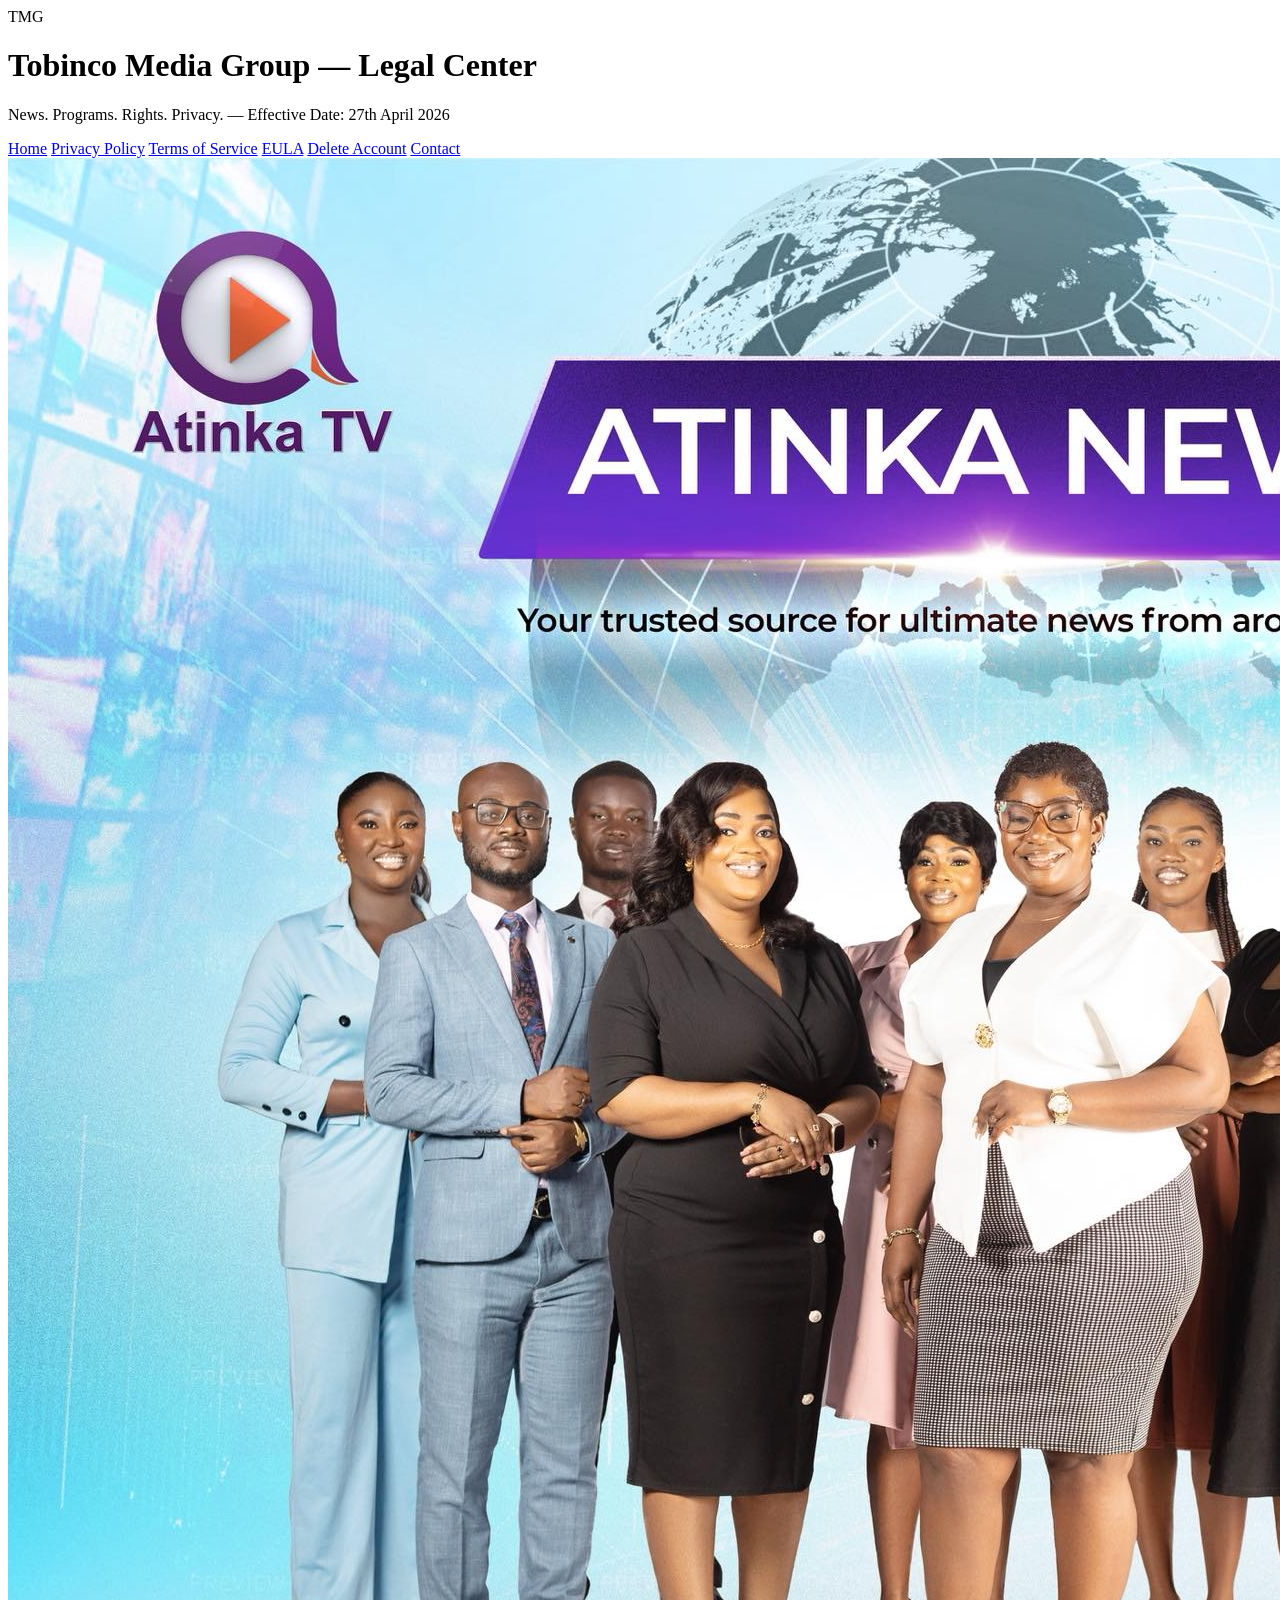
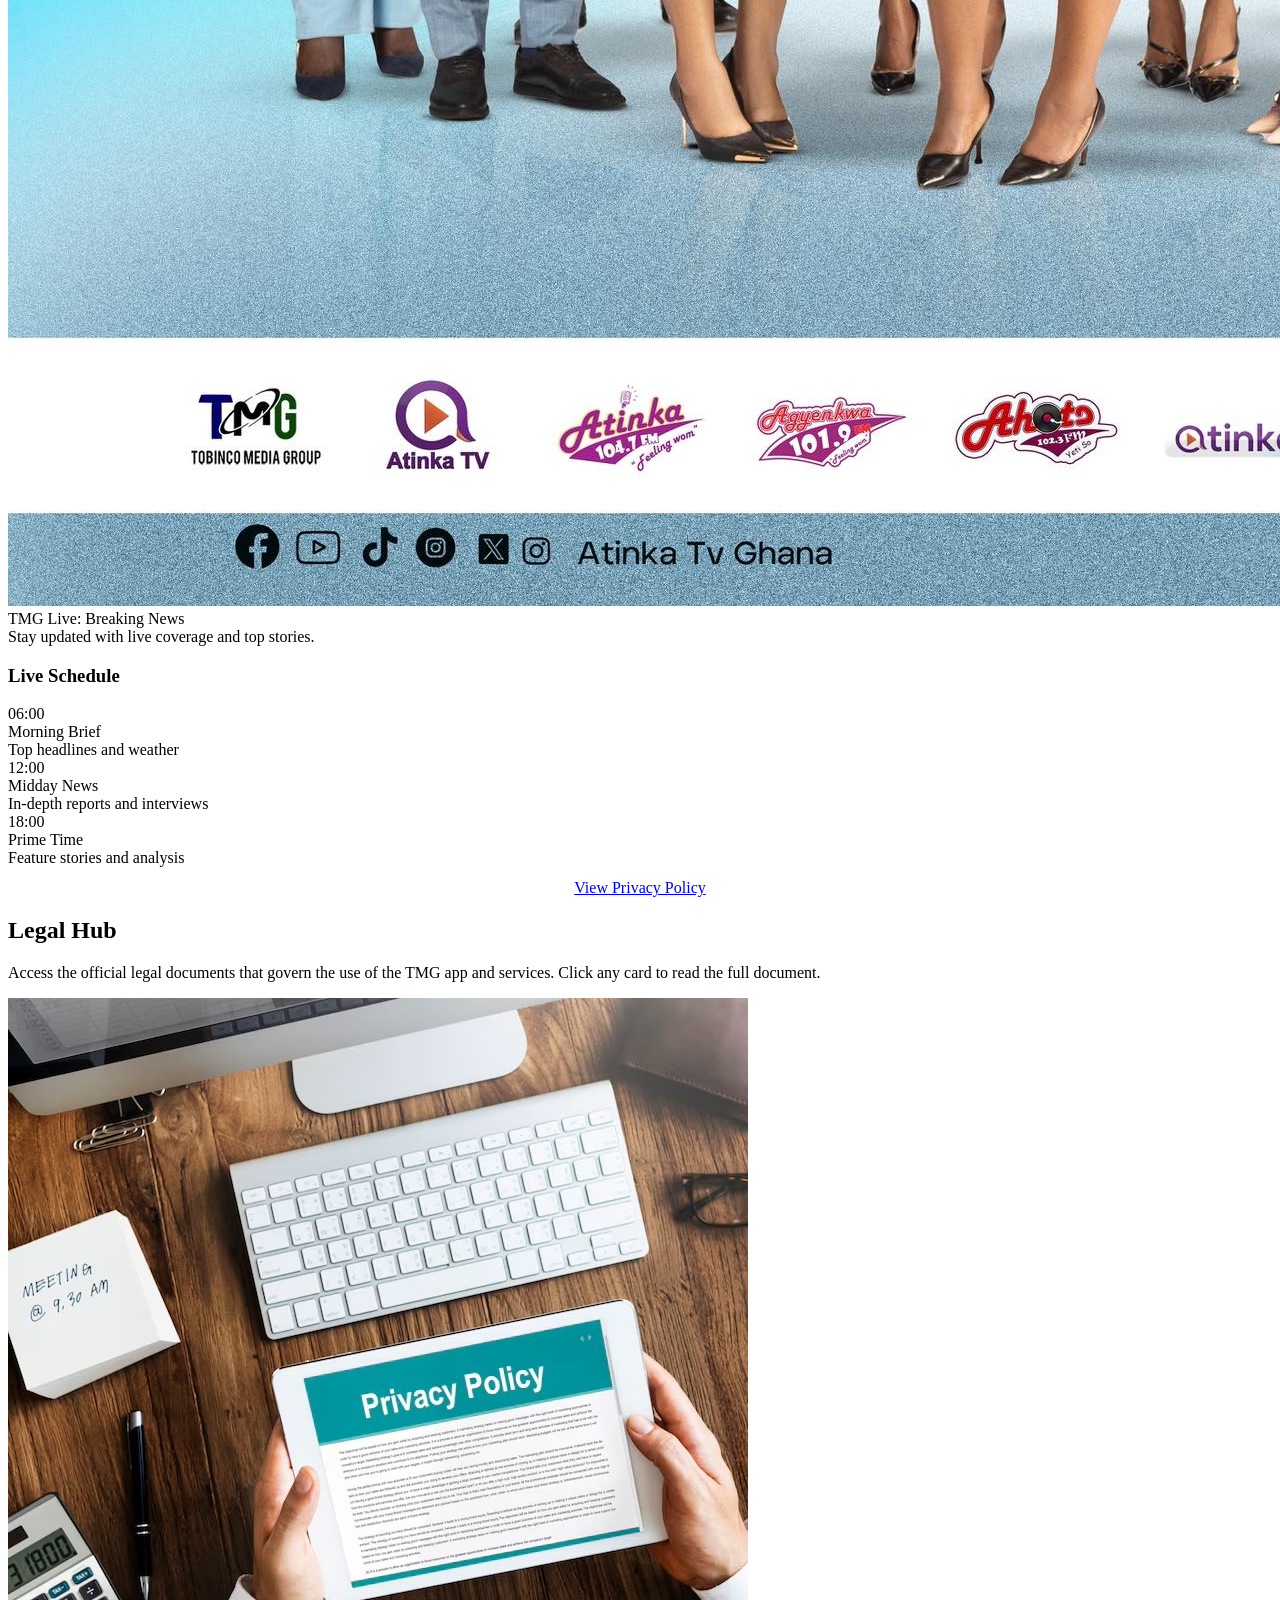
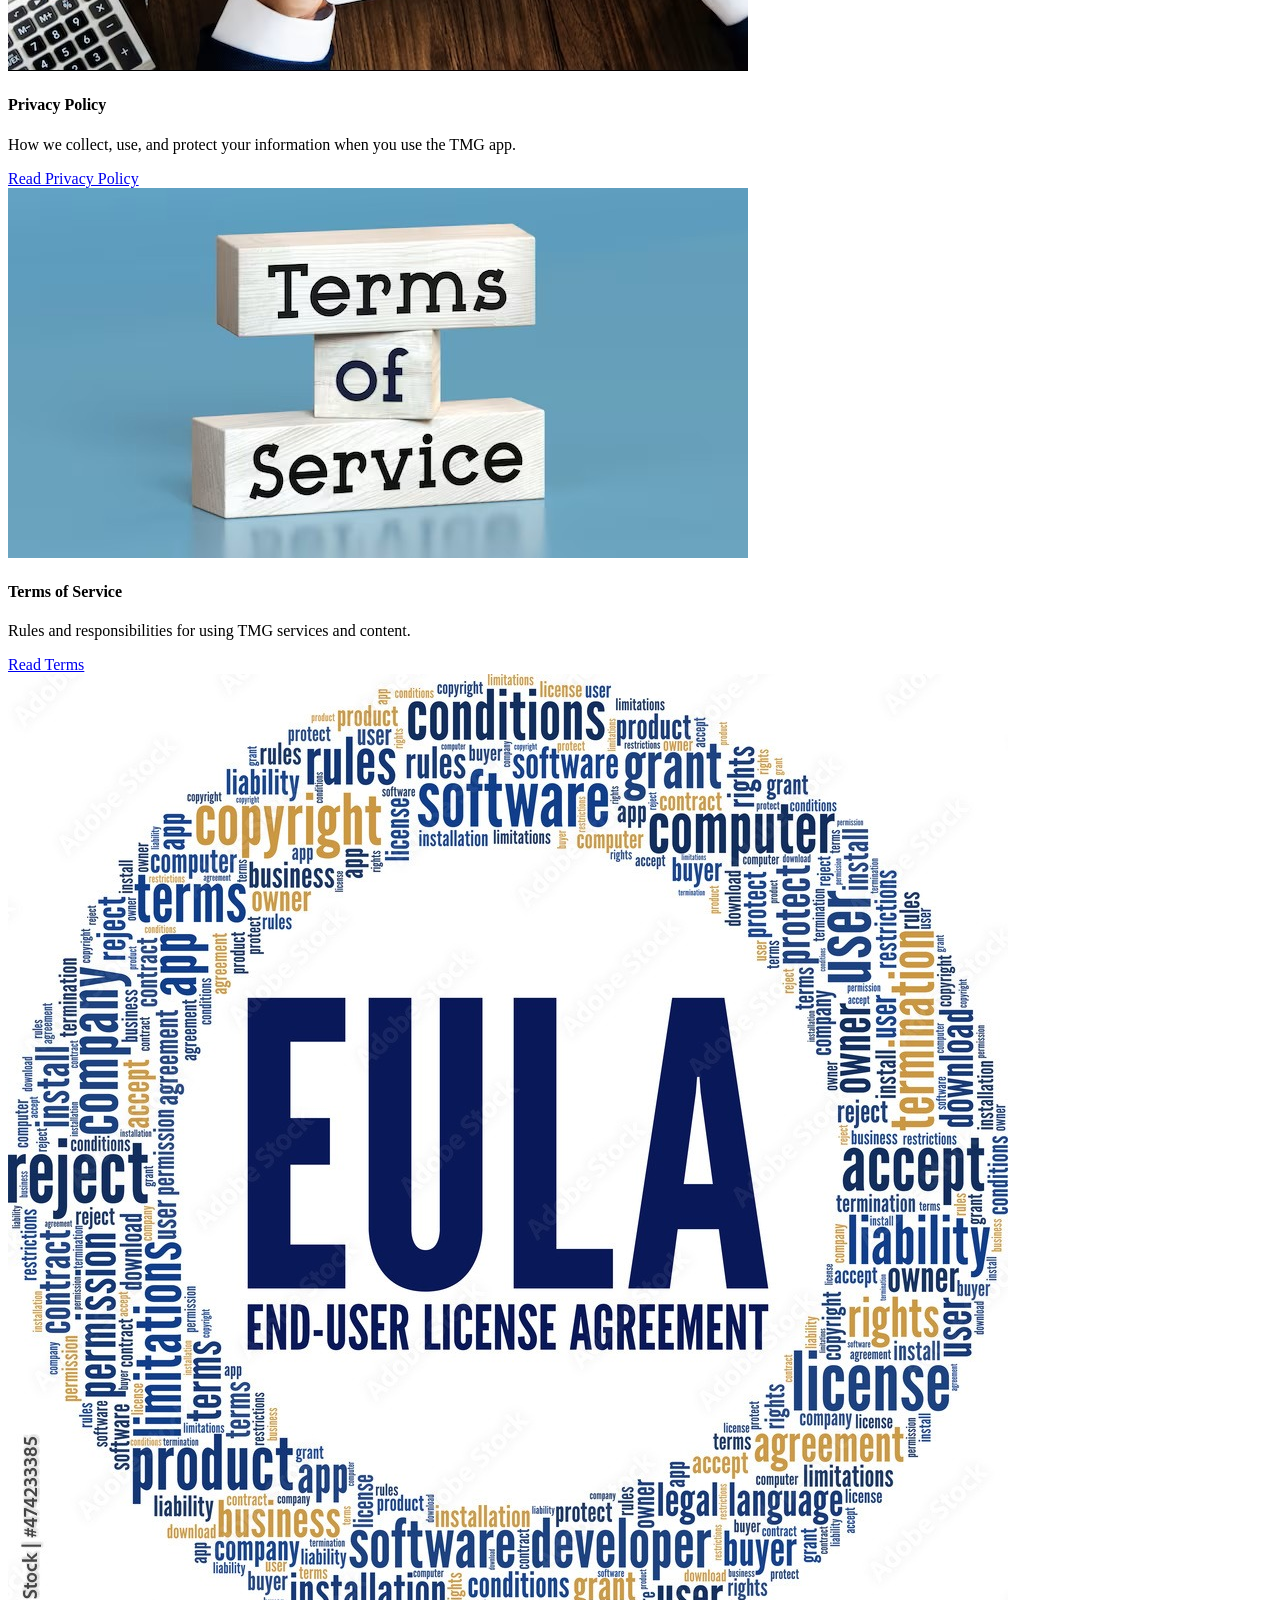
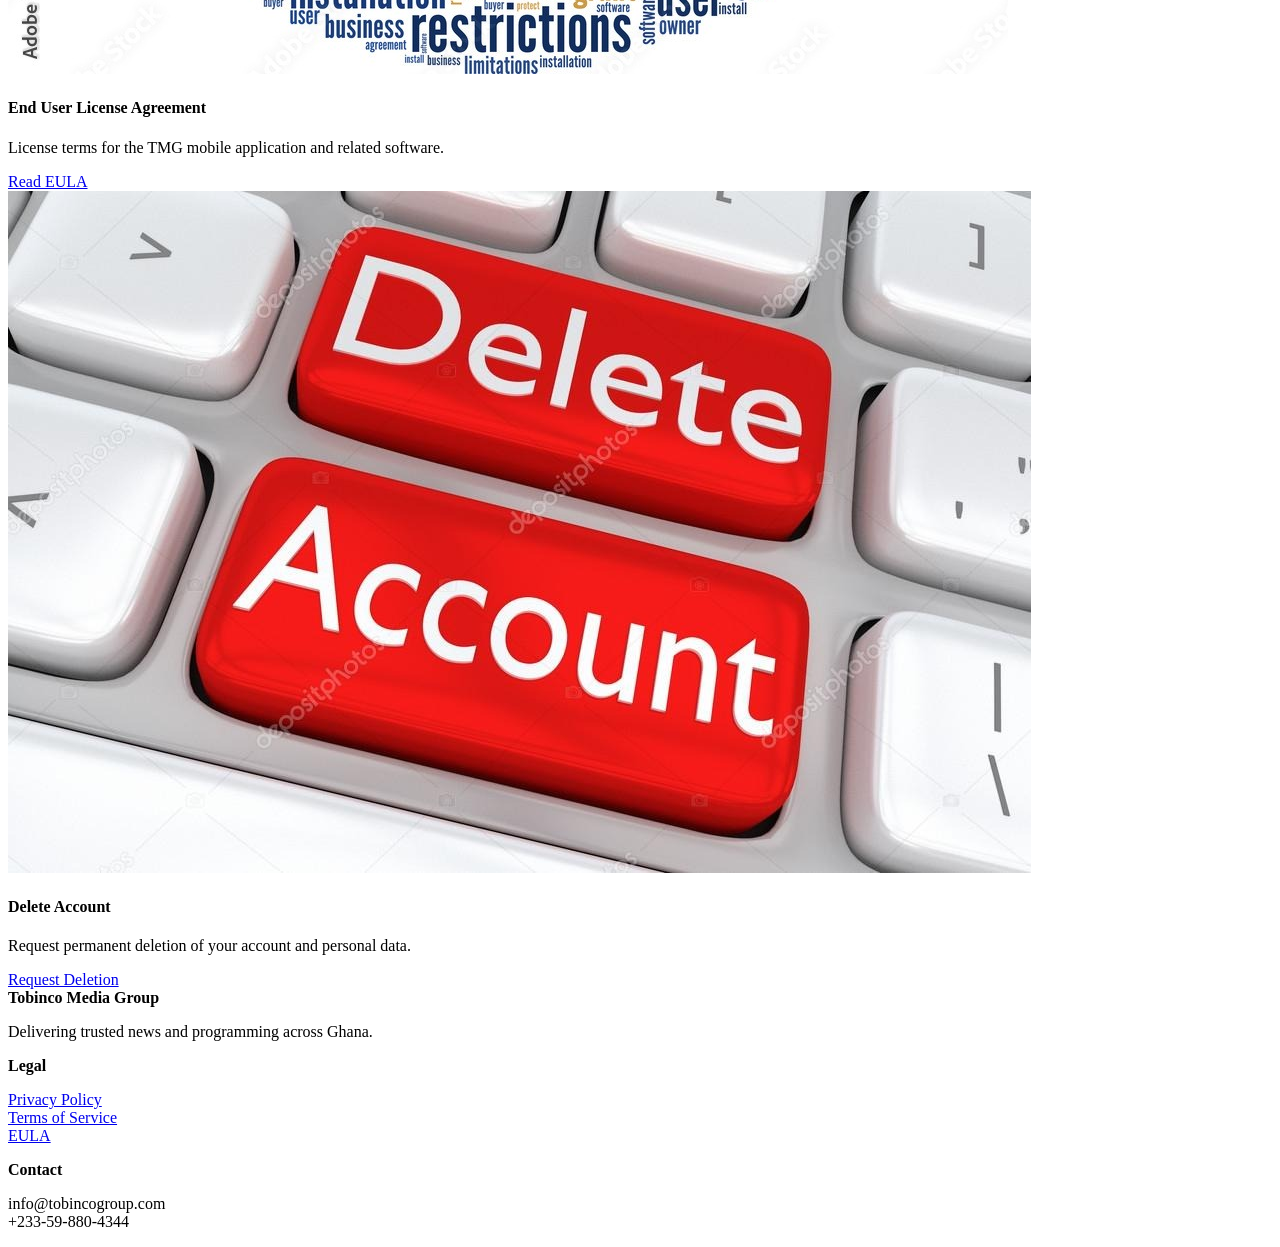
==== index.html @ 5d479659 "Add files via upload" ====
<!-- File: index.html -->
<!DOCTYPE html>
<html lang="en">
<head>
  <meta charset="utf-8" />
  <title>TMG Legal Center — Home</title>
  <meta name="viewport" content="width=device-width,initial-scale=1" />
  <link rel="stylesheet" href="/tmg-legal/css/style.css" />
  <link rel="icon" type="image/x-icon" href="favicon.ico" />

</head>
<body>
  <header class="header">
    <div class="brand">
      <div class="logo">TMG</div>
      <div>
        <h1>Tobinco Media Group — Legal Center</h1>
        <p>News. Programs. Rights. Privacy. — Effective Date: 27th April 2026</p>
      </div>
    </div>
  </header>

  <nav class="nav">
    <a href="index.html">Home</a>
    <a href="privacy.html">Privacy Policy</a>
    <a href="terms.html">Terms of Service</a>
    <a href="eula.html">EULA</a>
    <a href="delete.html">Delete Account</a>
    <a href="contact.html">Contact</a>
  </nav>

  <main class="hero" role="main">
    <section class="carousel" aria-label="Featured">
      <img src="assets/hero1.jpg" alt="Featured image" />
      <div class="caption">
        <div class="title">TMG Live: Breaking News</div>
        <div class="desc">Stay updated with live coverage and top stories.</div>
      </div>
      <div class="controls" aria-hidden="true">
        <div class="dot active"></div>
        <div class="dot"></div>
        <div class="dot"></div>
      </div>
    </section>

    <aside class="live" aria-label="Live schedule">
      <h3>Live Schedule</h3>
      <div class="schedule-item">
        <div class="time">06:00</div>
        <div class="meta"><div class="title">Morning Brief</div><div class="desc">Top headlines and weather</div></div>
      </div>
      <div class="schedule-item">
        <div class="time">12:00</div>
        <div class="meta"><div class="title">Midday News</div><div class="desc">In-depth reports and interviews</div></div>
      </div>
      <div class="schedule-item">
        <div class="time">18:00</div>
        <div class="meta"><div class="title">Prime Time</div><div class="desc">Feature stories and analysis</div></div>
      </div>
      <div style="margin-top:12px;text-align:center">
        <a class="btn" href="privacy.html">View Privacy Policy</a>
      </div>
    </aside>
  </main>

  <section class="container">
    <h2>Legal Hub</h2>
    <p class="small">Access the official legal documents that govern the use of the TMG app and services. Click any card to read the full document.</p>

    <div class="grid">
      <article class="card">
        <img class="thumb" src="assets/privacy-thumb.jpg" alt="Privacy Policy" />
        <div class="body">
          <h4>Privacy Policy</h4>
          <p>How we collect, use, and protect your information when you use the TMG app.</p>
          <a class="cta" href="privacy.html">Read Privacy Policy</a>
        </div>
      </article>

      <article class="card">
        <img class="thumb" src="assets/terms-thumb.jpg" alt="Terms of Service" />
        <div class="body">
          <h4>Terms of Service</h4>
          <p>Rules and responsibilities for using TMG services and content.</p>
          <a class="cta" href="terms.html">Read Terms</a>
        </div>
      </article>

      <article class="card">
        <img class="thumb" src="assets/eula-thumb.jpg" alt="EULA" />
        <div class="body">
          <h4>End User License Agreement</h4>
          <p>License terms for the TMG mobile application and related software.</p>
          <a class="cta" href="eula.html">Read EULA</a>
        </div>
      </article>

      <article class="card">
        <img class="thumb" src="assets/delete-thumb.jpg" alt="Delete Account" />
        <div class="body">
          <h4>Delete Account</h4>
          <p>Request permanent deletion of your account and personal data.</p>
          <a class="cta" href="delete.html">Request Deletion</a>
        </div>
      </article>
    </div>
  </section>

  <footer class="footer">
    <div class="cols">
      <div class="col">
        <strong>Tobinco Media Group</strong>
        <p class="small">Delivering trusted news and programming across Ghana.</p>
      </div>
      <div class="col">
        <strong>Legal</strong>
        <p><a href="privacy.html">Privacy Policy</a><br/><a href="terms.html">Terms of Service</a><br/><a href="eula.html">EULA</a></p>
      </div>
      <div class="col">
        <strong>Contact</strong>
        <p class="small">info@tobincogroup.com<br/>+233-59-880-4344</p>
      </div>
    </div>
  </footer>

  <script src="/tmg-legal/js/scripts.js"></script>
</body>
</html>
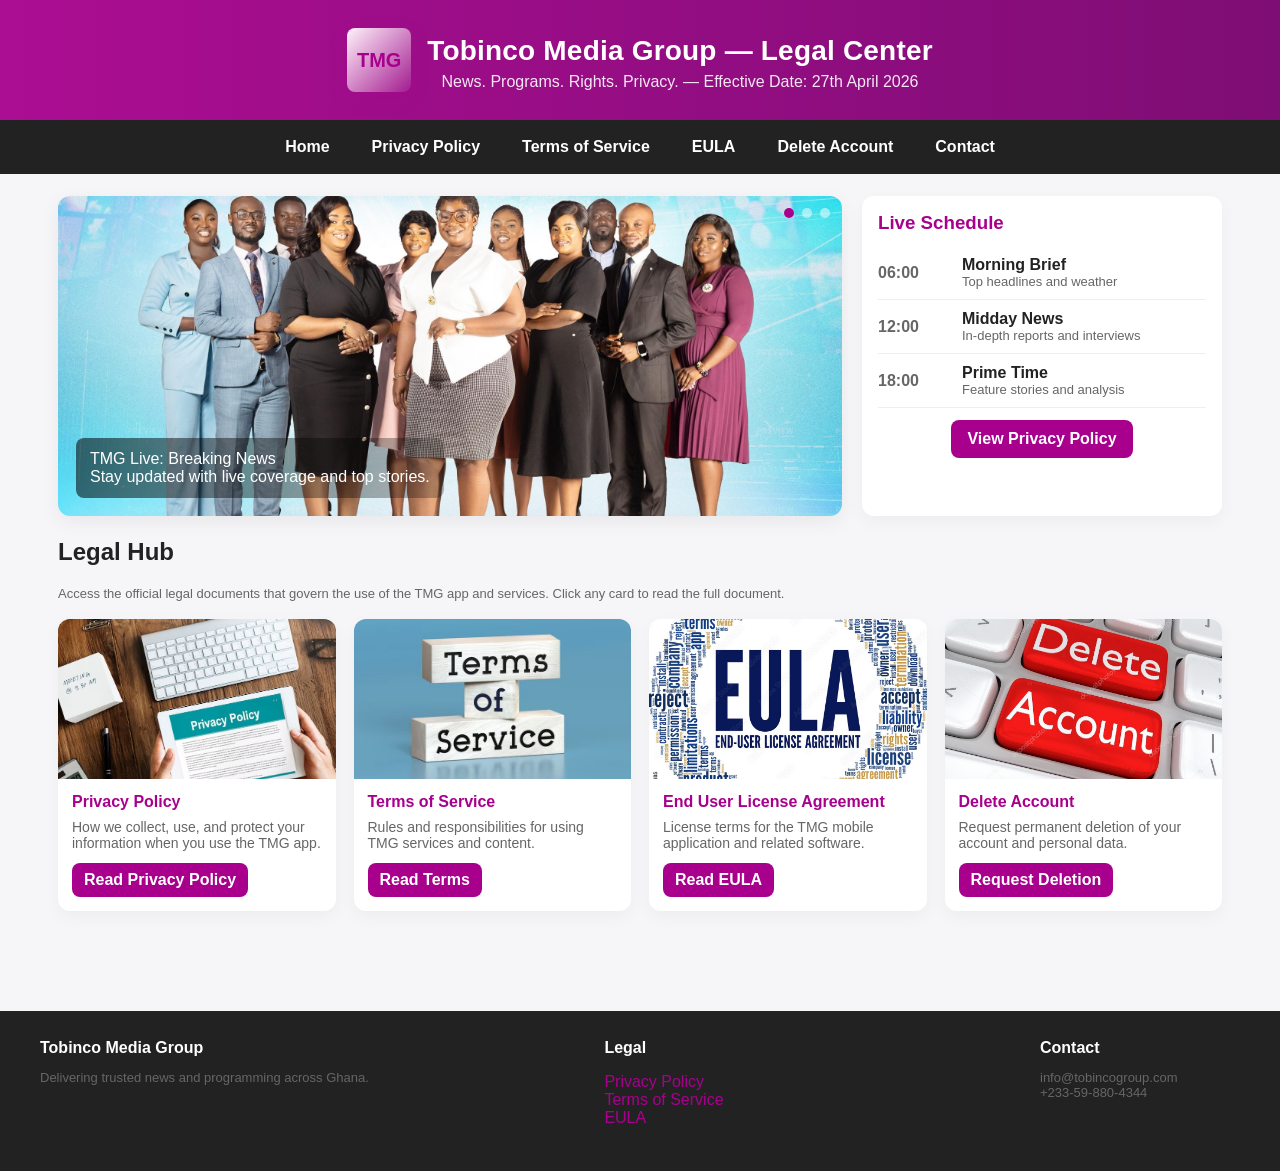
==== commit db75e33f: "Update index.html" ====
--- a/index.html
+++ b/index.html
@@ -5,7 +5,7 @@
   <meta charset="utf-8" />
   <title>TMG Legal Center — Home</title>
   <meta name="viewport" content="width=device-width,initial-scale=1" />
-  <link rel="stylesheet" href="/tmg-legal/css/style.css" />
+  <link rel="stylesheet" href="/css/style.css" />
   <link rel="icon" type="image/x-icon" href="favicon.ico" />
 
 </head>
--- a/css/style.css
+++ b/css/style.css
@@ -0,0 +1,233 @@
+/* File: style.css */
+:root{
+  --brand:#A8008D;
+  --dark:#222;
+  --muted:#666;
+  --bg:#f6f6f8;
+  --card:#ffffff;
+  --accent:#f3e6f6;
+}
+
+*{box-sizing:border-box}
+html,body{height:100%}
+body{
+  margin:0;
+  font-family: "Segoe UI", Roboto, Arial, sans-serif;
+  background:var(--bg);
+  color:var(--dark);
+  -webkit-font-smoothing:antialiased;
+  -moz-osx-font-smoothing:grayscale;
+}
+
+/* Header / Nav */
+.header {
+  background: linear-gradient(90deg, rgba(168,0,141,0.95), rgba(120,0,110,0.95));
+  color:#fff;
+  padding:28px 20px;
+  text-align:center;
+}
+.header .brand {
+  display:flex;
+  align-items:center;
+  justify-content:center;
+  gap:16px;
+}
+.brand .logo {
+  width:64px;
+  height:64px;
+  border-radius:8px;
+  background:linear-gradient(135deg,#fff2fb,rgba(255,255,255,0.06));
+  display:flex;
+  align-items:center;
+  justify-content:center;
+  font-weight:700;
+  color:var(--brand);
+  font-size:20px;
+  box-shadow:0 6px 18px rgba(168,0,141,0.18);
+}
+.header h1{margin:6px 0 0;font-size:28px;letter-spacing:0.2px}
+.header p{margin:6px 0 0;color:rgba(255,255,255,0.9)}
+
+/* Top nav */
+.nav {
+  background:var(--dark);
+  display:flex;
+  justify-content:center;
+  gap:18px;
+  padding:10px 12px;
+}
+.nav a{
+  color:#fff;
+  text-decoration:none;
+  font-weight:600;
+  padding:8px 12px;
+  border-radius:6px;
+}
+.nav a:hover{background:rgba(255,255,255,0.04); color:var(--brand)}
+
+/* Hero / TV vibe */
+.hero {
+  max-width:1200px;
+  margin:22px auto;
+  display:grid;
+  grid-template-columns: 1fr 360px;
+  gap:20px;
+  padding:0 18px;
+}
+.hero .carousel {
+  background:linear-gradient(180deg, rgba(0,0,0,0.02), rgba(0,0,0,0.02));
+  border-radius:12px;
+  overflow:hidden;
+  position:relative;
+  min-height:320px;
+  box-shadow:0 6px 20px rgba(0,0,0,0.06);
+}
+.carousel img{width:100%;height:320px;object-fit:cover;display:block}
+.carousel .caption{
+  position:absolute;
+  left:18px;
+  bottom:18px;
+  background:linear-gradient(90deg, rgba(0,0,0,0.55), rgba(0,0,0,0.25));
+  color:#fff;
+  padding:12px 14px;
+  border-radius:8px;
+  max-width:70%;
+}
+.carousel .controls{
+  position:absolute;
+  right:12px;
+  top:12px;
+  display:flex;
+  gap:8px;
+}
+.carousel .dot{
+  width:10px;height:10px;border-radius:50%;background:rgba(255,255,255,0.5);cursor:pointer;
+}
+.carousel .dot.active{background:var(--brand)}
+
+/* Right column - live schedule */
+.live {
+  background:var(--card);
+  border-radius:12px;
+  padding:16px;
+  box-shadow:0 6px 18px rgba(0,0,0,0.04);
+}
+.live h3{margin:0 0 12px;color:var(--brand)}
+.schedule-item{
+  display:flex;
+  gap:12px;
+  align-items:center;
+  padding:10px 0;
+  border-bottom:1px solid #f0eef2;
+}
+.schedule-item:last-child{border-bottom:0}
+.schedule-item .time{
+  width:72px;
+  font-weight:700;
+  color:var(--muted);
+}
+.schedule-item .meta{flex:1}
+.schedule-item .meta .title{font-weight:700}
+.schedule-item .meta .desc{font-size:13px;color:var(--muted)}
+
+/* Sections */
+.container {
+  max-width:1200px;
+  margin:18px auto;
+  padding:0 18px 60px;
+}
+
+/* Cards grid */
+.grid {
+  display:grid;
+  grid-template-columns: repeat(auto-fit,minmax(260px,1fr));
+  gap:18px;
+  margin-top:18px;
+}
+.card{
+  background:var(--card);
+  border-radius:12px;
+  overflow:hidden;
+  box-shadow:0 6px 18px rgba(0,0,0,0.04);
+  transition:transform .18s ease, box-shadow .18s ease;
+}
+.card:hover{transform:translateY(-6px); box-shadow:0 18px 40px rgba(0,0,0,0.08)}
+.card .thumb{height:160px; width:100%; object-fit:cover; display:block}
+.card .body{padding:14px}
+.card h4{margin:0 0 8px;color:var(--brand)}
+.card p{margin:0;color:var(--muted);font-size:14px}
+.card .cta{display:inline-block;margin-top:12px;padding:8px 12px;background:var(--brand);color:#fff;border-radius:8px;text-decoration:none;font-weight:700}
+
+/* Footer */
+.footer {
+  background:var(--dark);
+  color:#fff;
+  padding:28px 18px;
+  margin-top:40px;
+}
+.footer .cols{
+  max-width:1200px;margin:0 auto;display:flex;gap:18px;flex-wrap:wrap;justify-content:space-between;
+}
+.footer .col{min-width:200px}
+.footer a{color:var(--brand);text-decoration:none}
+
+/* Forms */
+.form {
+  background:var(--card);
+  padding:18px;
+  border-radius:12px;
+  box-shadow:0 6px 18px rgba(0,0,0,0.04);
+}
+.form label{display:block;margin-bottom:6px;font-weight:600}
+.form input[type="text"], .form input[type="email"], .form textarea{
+  width:100%;padding:10px;border:1px solid #e6e0e8;border-radius:8px;margin-bottom:12px;font-size:14px;
+}
+.form textarea{min-height:120px;resize:vertical}
+.btn{
+  display:inline-block;padding:10px 16px;background:var(--brand);color:#fff;border-radius:8px;text-decoration:none;border:0;font-weight:700;cursor:pointer;
+}
+.small{font-size:13px;color:var(--muted)}
+
+/* Responsive */
+@media (max-width:980px){
+  .hero{grid-template-columns:1fr; padding:0 12px}
+  .carousel img{height:220px}
+  .live{order:2}
+}
+
+.text-logo {
+  display: inline-block;
+  text-align: center;
+  font-family: "Segoe UI", Roboto, Arial, sans-serif;
+  font-weight: 800;
+  font-size: 36px;
+  letter-spacing: 1px;
+}
+
+.text-logo .t { color: #003366; }   /* Dark blue */
+.text-logo .m {
+  color: #000;
+  position: relative;
+}
+.text-logo .m::after {
+  content: "";
+  position: absolute;
+  top: 50%;
+  left: 50%;
+  width: 42px;
+  height: 42px;
+  border: 2px solid #000;
+  border-radius: 50%;
+  transform: translate(-50%, -50%) rotate(25deg);
+  opacity: 0.6;
+}
+.text-logo .g { color: #006633; }   /* Dark green */
+
+.text-logo .subtext {
+  font-size: 12px;
+  font-weight: 600;
+  color: #fff;
+  margin-top: 4px;
+  letter-spacing: 0.5px;
+}
+
